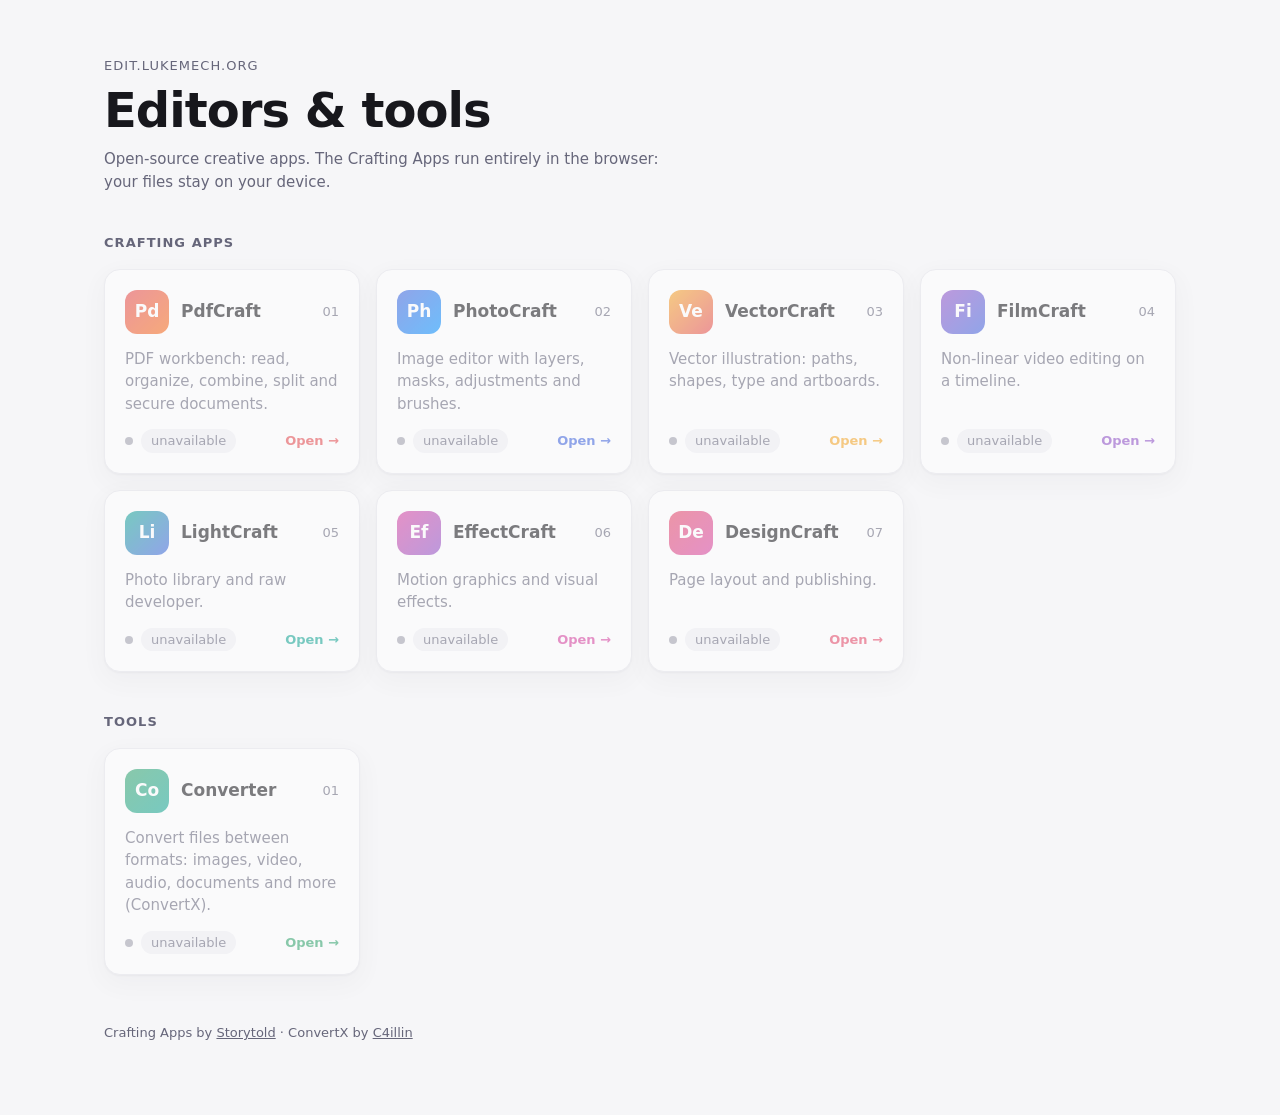
==== images/craft/hub/index.html @ 7dfc9ee4 "storytold: the Crafting Apps at edit.lukemech.org A pod with a hub (the page listing the apps, proxy" ====
<!doctype html>
<html lang="en">
<head>
  <meta charset="utf-8">
  <meta name="viewport" content="width=device-width, initial-scale=1">
  <title>edit.lukemech.org</title>
  <meta name="color-scheme" content="light dark">
  <link rel="icon" href="data:image/svg+xml,%3Csvg xmlns='http://www.w3.org/2000/svg' viewBox='0 0 32 32'%3E%3Crect width='32' height='32' rx='8' fill='%236d5dfc'/%3E%3Cpath d='M9 23l9-14 5 8-3 0 3 6z' fill='white'/%3E%3C/svg%3E">
  <style>
    :root {
      --bg: #f6f6f8; --surface: #ffffff; --text: #17171c; --muted: #66667a;
      --line: #e4e4ea; --chip: #efeff4; --ok: #1f9d55; --off: #a0a0ad;
      --shadow: 0 1px 2px rgba(20, 20, 40, .06), 0 8px 24px rgba(20, 20, 40, .06);
    }
    @media (prefers-color-scheme: dark) {
      :root {
        --bg: #111114; --surface: #1a1a1f; --text: #ececf1; --muted: #9b9bab;
        --line: #2a2a32; --chip: #24242b; --ok: #3fcf7f; --off: #5c5c68;
        --shadow: 0 1px 2px rgba(0, 0, 0, .4), 0 8px 24px rgba(0, 0, 0, .25);
      }
    }
    * { box-sizing: border-box; }
    html, body { margin: 0; }
    body {
      background: var(--bg); color: var(--text);
      font: 15px/1.5 system-ui, -apple-system, "Segoe UI", Roboto, sans-serif;
    }
    main { max-width: 1120px; margin: 0 auto; padding: 56px 24px 72px; }
    header { margin-bottom: 40px; }
    .eyebrow { color: var(--muted); font-size: 13px; letter-spacing: .08em; text-transform: uppercase; }
    h1 { font-size: clamp(32px, 5vw, 48px); line-height: 1.1; margin: 8px 0 12px; letter-spacing: -.02em; }
    header p { color: var(--muted); margin: 0; max-width: 60ch; }
    h2 {
      font-size: 13px; font-weight: 600; color: var(--muted); letter-spacing: .08em;
      text-transform: uppercase; margin: 40px 0 16px;
    }
    .grid { display: grid; grid-template-columns: repeat(auto-fill, minmax(250px, 1fr)); gap: 16px; }
    a.card {
      display: flex; flex-direction: column; gap: 14px; padding: 20px;
      background: var(--surface); border: 1px solid var(--line); border-radius: 16px;
      color: inherit; text-decoration: none; box-shadow: var(--shadow);
      transition: transform .15s ease, border-color .15s ease;
    }
    a.card:hover { transform: translateY(-2px); border-color: var(--accent); }
    a.card:focus-visible { outline: 2px solid var(--accent); outline-offset: 2px; }
    a.card.off { opacity: .55; }
    .top { display: flex; align-items: center; gap: 12px; }
    .icon {
      width: 44px; height: 44px; border-radius: 12px; flex: none;
      display: grid; place-items: center; color: #fff; font-weight: 700; font-size: 17px;
      background: linear-gradient(135deg, var(--accent), var(--accent2));
    }
    .name { font-weight: 650; font-size: 17px; }
    .num { margin-left: auto; color: var(--muted); font-size: 13px; font-variant-numeric: tabular-nums; }
    .desc { color: var(--muted); margin: 0; flex: 1; }
    .foot { display: flex; align-items: center; gap: 8px; font-size: 13px; }
    .chip { background: var(--chip); border-radius: 999px; padding: 2px 10px; color: var(--muted); }
    .dot { width: 8px; height: 8px; border-radius: 50%; background: var(--off); }
    .ok .dot { background: var(--ok); }
    .open { margin-left: auto; font-weight: 600; color: var(--accent); }
    footer { margin-top: 48px; color: var(--muted); font-size: 13px; }
    footer a { color: inherit; }
    @media (max-width: 480px) { main { padding: 32px 16px 48px; } }
  </style>
</head>
<body>
<main>
  <header>
    <div class="eyebrow">edit.lukemech.org</div>
    <h1>Editors &amp; tools</h1>
    <p>Open-source creative apps. The Crafting Apps run entirely in the browser: your files stay on your device.</p>
  </header>

  <h2>Crafting Apps</h2>
  <div class="grid" id="crafts"></div>

  <h2>Tools</h2>
  <div class="grid" id="tools"></div>

  <footer>
    Crafting Apps by <a href="https://github.com/storytold" rel="noopener">Storytold</a> &middot;
    ConvertX by <a href="https://github.com/C4illin/ConvertX" rel="noopener">C4illin</a>
  </footer>
</main>

<script>
  // path: where the app lives under this site. craft: a Storytold app (its
  // container serves craft.json with the version). The others are only
  // checked for an answer.
  const APPS = [
    { path: "pdf",    name: "PdfCraft",    desc: "PDF workbench: read, organize, combine, split and secure documents.", c: ["#e5484d", "#f76b15"], craft: true },
    { path: "photo",  name: "PhotoCraft",  desc: "Image editor with layers, masks, adjustments and brushes.",           c: ["#3e63dd", "#0090ff"], craft: true },
    { path: "vector", name: "VectorCraft", desc: "Vector illustration: paths, shapes, type and artboards.",              c: ["#f5a524", "#e5484d"], craft: true },
    { path: "film",   name: "FilmCraft",   desc: "Non-linear video editing on a timeline.",                              c: ["#8e4ec6", "#3e63dd"], craft: true },
    { path: "light",  name: "LightCraft",  desc: "Photo library and raw developer.",                                     c: ["#12a594", "#3e63dd"], craft: true },
    { path: "effect", name: "EffectCraft", desc: "Motion graphics and visual effects.",                                  c: ["#d6409f", "#8e4ec6"], craft: true },
    { path: "design", name: "DesignCraft", desc: "Page layout and publishing.",                                          c: ["#e54666", "#d6409f"], craft: true },
  ];
  const TOOLS = [
    { path: "converter", name: "Converter", desc: "Convert files between formats: images, video, audio, documents and more (ConvertX).", c: ["#30a46c", "#12a594"] },
  ];

  function card(app, i) {
    const a = document.createElement("a");
    a.className = "card";
    a.href = `./${app.path}/`;
    a.style.setProperty("--accent", app.c[0]);
    a.style.setProperty("--accent2", app.c[1]);
    a.innerHTML = `
      <div class="top">
        <div class="icon" aria-hidden="true"></div>
        <div class="name"></div>
        <div class="num">${String(i + 1).padStart(2, "0")}</div>
      </div>
      <p class="desc"></p>
      <div class="foot">
        <span class="dot" aria-hidden="true"></span>
        <span class="chip status">checking&hellip;</span>
        <span class="open">Open &rarr;</span>
      </div>`;
    a.querySelector(".icon").textContent = app.name.slice(0, app.name.endsWith("Craft") ? -5 : undefined).slice(0, 2);
    a.querySelector(".name").textContent = app.name;
    a.querySelector(".desc").textContent = app.desc;
    probe(app, a);
    return a;
  }

  async function probe(app, a) {
    const status = a.querySelector(".status");
    try {
      const url = app.craft ? `./${app.path}/craft.json` : `./${app.path}/`;
      const r = await fetch(url, { cache: "no-store" });
      if (!r.ok) throw new Error(r.status);
      status.textContent = app.craft ? `v${(await r.json()).version}` : "online";
      a.classList.add("ok");
    } catch {
      status.textContent = "unavailable";
      a.classList.add("off");
    }
  }

  document.getElementById("crafts").append(...APPS.map(card));
  document.getElementById("tools").append(...TOOLS.map(card));
</script>
</body>
</html>
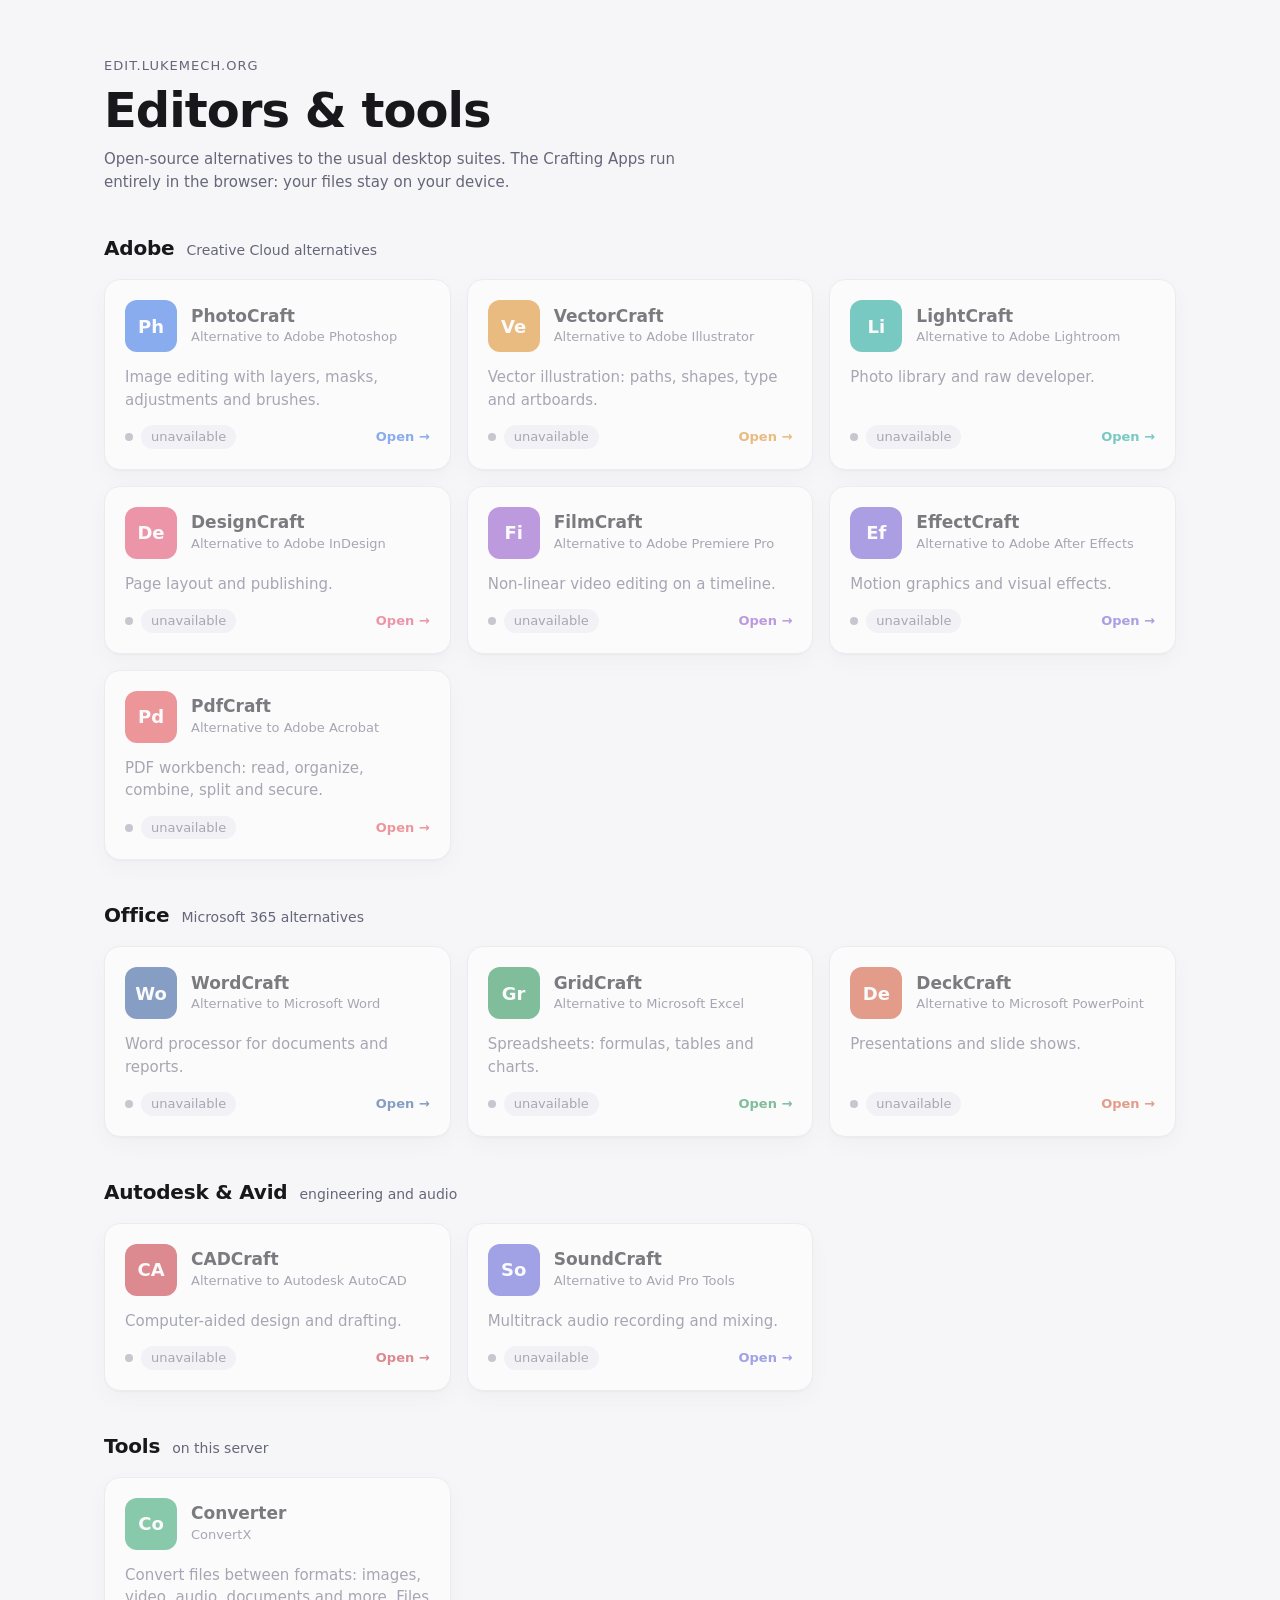
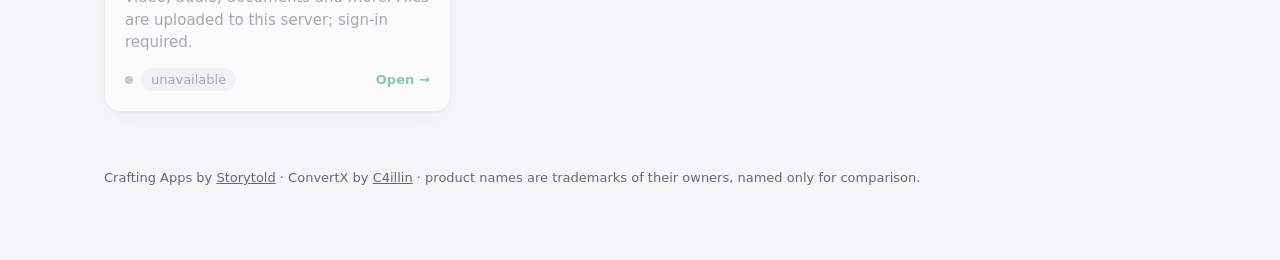
==== commit bb13f50b: "storytold: WordCraft, DeckCraft, GridCraft, CADCraft, SoundCraft; grouped hub Five more apps (word, " ====
--- a/images/craft/hub/index.html
+++ b/images/craft/hub/index.html
@@ -26,15 +26,14 @@
       font: 15px/1.5 system-ui, -apple-system, "Segoe UI", Roboto, sans-serif;
     }
     main { max-width: 1120px; margin: 0 auto; padding: 56px 24px 72px; }
-    header { margin-bottom: 40px; }
+    header { margin-bottom: 16px; }
     .eyebrow { color: var(--muted); font-size: 13px; letter-spacing: .08em; text-transform: uppercase; }
     h1 { font-size: clamp(32px, 5vw, 48px); line-height: 1.1; margin: 8px 0 12px; letter-spacing: -.02em; }
     header p { color: var(--muted); margin: 0; max-width: 60ch; }
-    h2 {
-      font-size: 13px; font-weight: 600; color: var(--muted); letter-spacing: .08em;
-      text-transform: uppercase; margin: 40px 0 16px;
-    }
-    .grid { display: grid; grid-template-columns: repeat(auto-fill, minmax(250px, 1fr)); gap: 16px; }
+    section { margin-top: 40px; }
+    h2 { display: flex; align-items: baseline; gap: 12px; margin: 0 0 16px; font-size: 20px; letter-spacing: -.01em; }
+    h2 small { color: var(--muted); font-size: 14px; font-weight: 400; letter-spacing: 0; }
+    .grid { display: grid; grid-template-columns: repeat(auto-fill, minmax(260px, 1fr)); gap: 16px; }
     a.card {
       display: flex; flex-direction: column; gap: 14px; padding: 20px;
       background: var(--surface); border: 1px solid var(--line); border-radius: 16px;
@@ -44,21 +43,22 @@
     a.card:hover { transform: translateY(-2px); border-color: var(--accent); }
     a.card:focus-visible { outline: 2px solid var(--accent); outline-offset: 2px; }
     a.card.off { opacity: .55; }
-    .top { display: flex; align-items: center; gap: 12px; }
+    .top { display: flex; align-items: center; gap: 14px; }
     .icon {
-      width: 44px; height: 44px; border-radius: 12px; flex: none;
-      display: grid; place-items: center; color: #fff; font-weight: 700; font-size: 17px;
-      background: linear-gradient(135deg, var(--accent), var(--accent2));
+      width: 52px; height: 52px; border-radius: 12px; flex: none; overflow: hidden;
+      display: grid; place-items: center; color: #fff; font-weight: 700; font-size: 18px;
+      background: var(--accent);
     }
-    .name { font-weight: 650; font-size: 17px; }
-    .num { margin-left: auto; color: var(--muted); font-size: 13px; font-variant-numeric: tabular-nums; }
+    .icon img { width: 100%; height: 100%; display: block; }
+    .name { font-weight: 650; font-size: 17px; line-height: 1.25; }
+    .alt { color: var(--muted); font-size: 13px; }
     .desc { color: var(--muted); margin: 0; flex: 1; }
     .foot { display: flex; align-items: center; gap: 8px; font-size: 13px; }
     .chip { background: var(--chip); border-radius: 999px; padding: 2px 10px; color: var(--muted); }
     .dot { width: 8px; height: 8px; border-radius: 50%; background: var(--off); }
     .ok .dot { background: var(--ok); }
     .open { margin-left: auto; font-weight: 600; color: var(--accent); }
-    footer { margin-top: 48px; color: var(--muted); font-size: 13px; }
+    footer { margin-top: 56px; color: var(--muted); font-size: 13px; }
     footer a { color: inherit; }
     @media (max-width: 480px) { main { padding: 32px 16px 48px; } }
   </style>
@@ -68,49 +68,53 @@
   <header>
     <div class="eyebrow">edit.lukemech.org</div>
     <h1>Editors &amp; tools</h1>
-    <p>Open-source creative apps. The Crafting Apps run entirely in the browser: your files stay on your device.</p>
+    <p>Open-source alternatives to the usual desktop suites. The Crafting Apps run entirely in the browser: your files stay on your device.</p>
   </header>
-
-  <h2>Crafting Apps</h2>
-  <div class="grid" id="crafts"></div>
-
-  <h2>Tools</h2>
-  <div class="grid" id="tools"></div>
-
+  <div id="groups"></div>
   <footer>
     Crafting Apps by <a href="https://github.com/storytold" rel="noopener">Storytold</a> &middot;
-    ConvertX by <a href="https://github.com/C4illin/ConvertX" rel="noopener">C4illin</a>
+    ConvertX by <a href="https://github.com/C4illin/ConvertX" rel="noopener">C4illin</a> &middot;
+    product names are trademarks of their owners, named only for comparison.
   </footer>
 </main>
 
 <script>
-  // path: where the app lives under this site. craft: a Storytold app (its
-  // container serves craft.json with the version). The others are only
-  // checked for an answer.
-  const APPS = [
-    { path: "pdf",    name: "PdfCraft",    desc: "PDF workbench: read, organize, combine, split and secure documents.", c: ["#e5484d", "#f76b15"], craft: true },
-    { path: "photo",  name: "PhotoCraft",  desc: "Image editor with layers, masks, adjustments and brushes.",           c: ["#3e63dd", "#0090ff"], craft: true },
-    { path: "vector", name: "VectorCraft", desc: "Vector illustration: paths, shapes, type and artboards.",              c: ["#f5a524", "#e5484d"], craft: true },
-    { path: "film",   name: "FilmCraft",   desc: "Non-linear video editing on a timeline.",                              c: ["#8e4ec6", "#3e63dd"], craft: true },
-    { path: "light",  name: "LightCraft",  desc: "Photo library and raw developer.",                                     c: ["#12a594", "#3e63dd"], craft: true },
-    { path: "effect", name: "EffectCraft", desc: "Motion graphics and visual effects.",                                  c: ["#d6409f", "#8e4ec6"], craft: true },
-    { path: "design", name: "DesignCraft", desc: "Page layout and publishing.",                                          c: ["#e54666", "#d6409f"], craft: true },
-  ];
-  const TOOLS = [
-    { path: "converter", name: "Converter", desc: "Convert files between formats: images, video, audio, documents and more (ConvertX).", c: ["#30a46c", "#12a594"] },
+  // path: where the app lives under this site. craft: a Storytold app -- its
+  // container serves craft.json (version) and icon.png (from the app's repo).
+  // The others are only checked for an answer.
+  const GROUPS = [
+    { title: "Adobe", note: "Creative Cloud alternatives", apps: [
+      { path: "photo",  name: "PhotoCraft",  alt: "Adobe Photoshop",   desc: "Image editing with layers, masks, adjustments and brushes.", c: "#2f6fe4", craft: true },
+      { path: "vector", name: "VectorCraft", alt: "Adobe Illustrator", desc: "Vector illustration: paths, shapes, type and artboards.",    c: "#e08a1e", craft: true },
+      { path: "light",  name: "LightCraft",  alt: "Adobe Lightroom",   desc: "Photo library and raw developer.",                           c: "#12a594", craft: true },
+      { path: "design", name: "DesignCraft", alt: "Adobe InDesign",    desc: "Page layout and publishing.",                                c: "#e54666", craft: true },
+      { path: "film",   name: "FilmCraft",   alt: "Adobe Premiere Pro", desc: "Non-linear video editing on a timeline.",                   c: "#8e4ec6", craft: true },
+      { path: "effect", name: "EffectCraft", alt: "Adobe After Effects", desc: "Motion graphics and visual effects.",                       c: "#6e56cf", craft: true },
+      { path: "pdf",    name: "PdfCraft",    alt: "Adobe Acrobat",     desc: "PDF workbench: read, organize, combine, split and secure.",  c: "#e5484d", craft: true },
+    ]},
+    { title: "Office", note: "Microsoft 365 alternatives", apps: [
+      { path: "word", name: "WordCraft", alt: "Microsoft Word",       desc: "Word processor for documents and reports.", c: "#2b5797", craft: true },
+      { path: "grid", name: "GridCraft", alt: "Microsoft Excel",      desc: "Spreadsheets: formulas, tables and charts.", c: "#1e8e4f", craft: true },
+      { path: "deck", name: "DeckCraft", alt: "Microsoft PowerPoint", desc: "Presentations and slide shows.",             c: "#d35230", craft: true },
+    ]},
+    { title: "Autodesk & Avid", note: "engineering and audio", apps: [
+      { path: "cad",   name: "CADCraft",   alt: "Autodesk AutoCAD", desc: "Computer-aided design and drafting.",      c: "#c7303a", craft: true },
+      { path: "sound", name: "SoundCraft", alt: "Avid Pro Tools",   desc: "Multitrack audio recording and mixing.", c: "#5b5bd6", craft: true },
+    ]},
+    { title: "Tools", note: "on this server", apps: [
+      { path: "converter", name: "Converter", alt: "ConvertX", desc: "Convert files between formats: images, video, audio, documents and more. Files are uploaded to this server; sign-in required.", c: "#30a46c" },
+    ]},
   ];
 
-  function card(app, i) {
+  function card(app) {
     const a = document.createElement("a");
     a.className = "card";
     a.href = `./${app.path}/`;
-    a.style.setProperty("--accent", app.c[0]);
-    a.style.setProperty("--accent2", app.c[1]);
+    a.style.setProperty("--accent", app.c);
     a.innerHTML = `
       <div class="top">
         <div class="icon" aria-hidden="true"></div>
-        <div class="name"></div>
-        <div class="num">${String(i + 1).padStart(2, "0")}</div>
+        <div><div class="name"></div><div class="alt"></div></div>
       </div>
       <p class="desc"></p>
       <div class="foot">
@@ -118,8 +122,16 @@
         <span class="chip status">checking&hellip;</span>
         <span class="open">Open &rarr;</span>
       </div>`;
-    a.querySelector(".icon").textContent = app.name.slice(0, app.name.endsWith("Craft") ? -5 : undefined).slice(0, 2);
+    const icon = a.querySelector(".icon");
+    icon.textContent = app.name.replace(/Craft$/, "").slice(0, 2);
+    if (app.craft) {
+      const img = new Image();
+      img.alt = "";
+      img.onload = () => icon.replaceChildren(img);
+      img.src = `./${app.path}/icon.png`;
+    }
     a.querySelector(".name").textContent = app.name;
+    a.querySelector(".alt").textContent = app.craft ? `Alternative to ${app.alt}` : app.alt;
     a.querySelector(".desc").textContent = app.desc;
     probe(app, a);
     return a;
@@ -139,8 +151,20 @@
     }
   }
 
-  document.getElementById("crafts").append(...APPS.map(card));
-  document.getElementById("tools").append(...TOOLS.map(card));
+  const root = document.getElementById("groups");
+  for (const g of GROUPS) {
+    const s = document.createElement("section");
+    const h = document.createElement("h2");
+    h.textContent = g.title;
+    const small = document.createElement("small");
+    small.textContent = g.note;
+    h.append(small);
+    const grid = document.createElement("div");
+    grid.className = "grid";
+    grid.append(...g.apps.map(card));
+    s.append(h, grid);
+    root.append(s);
+  }
 </script>
 </body>
 </html>
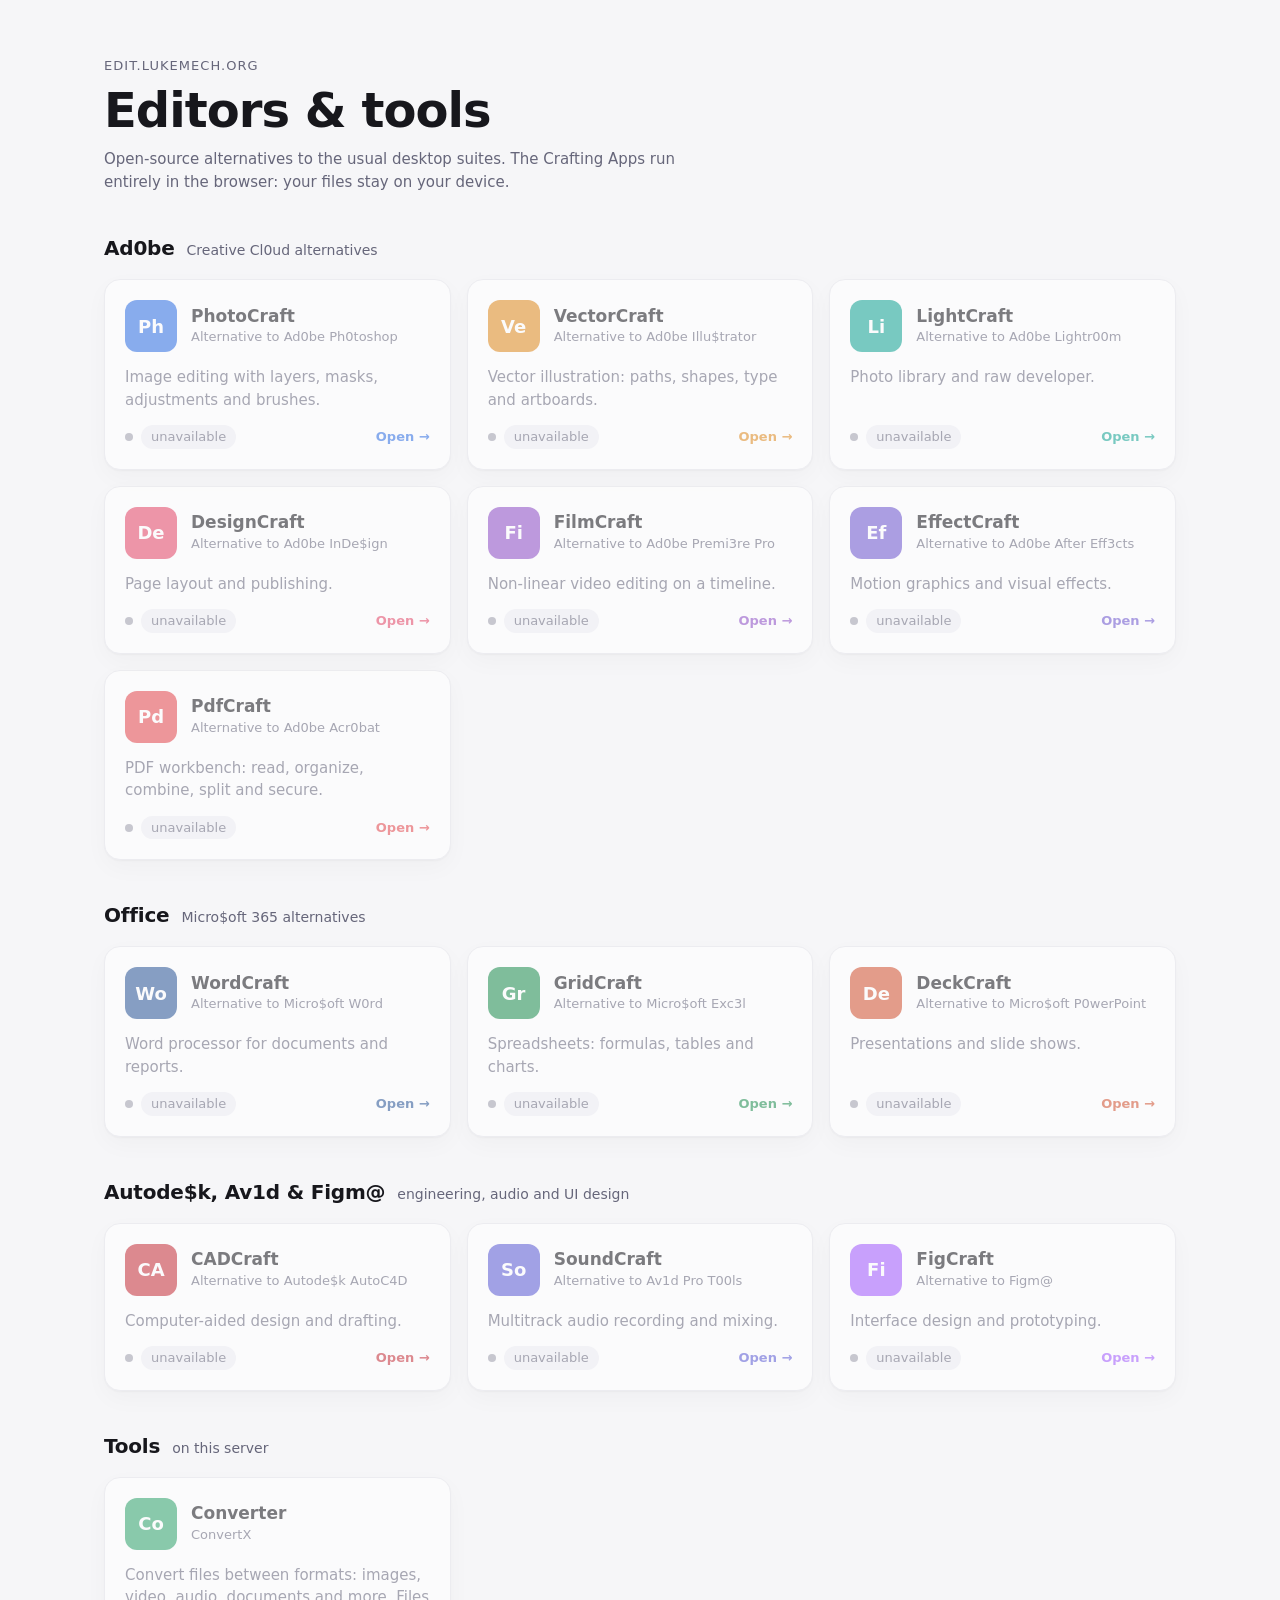
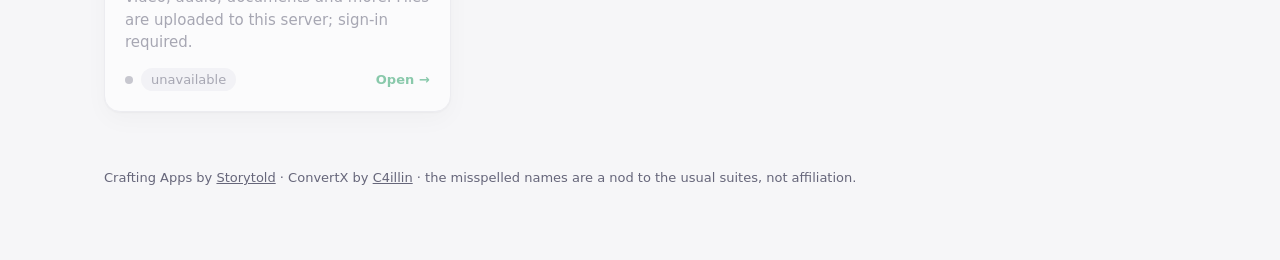
==== commit 79767c75: "storytold: FigCraft; hub names the suites by nickname Co-Authored-By: Claude Opus 5.5 <noreply@anthr" ====
--- a/images/craft/hub/index.html
+++ b/images/craft/hub/index.html
@@ -74,7 +74,7 @@
   <footer>
     Crafting Apps by <a href="https://github.com/storytold" rel="noopener">Storytold</a> &middot;
     ConvertX by <a href="https://github.com/C4illin/ConvertX" rel="noopener">C4illin</a> &middot;
-    product names are trademarks of their owners, named only for comparison.
+    the misspelled names are a nod to the usual suites, not affiliation.
   </footer>
 </main>
 
@@ -83,23 +83,24 @@
   // container serves craft.json (version) and icon.png (from the app's repo).
   // The others are only checked for an answer.
   const GROUPS = [
-    { title: "Adobe", note: "Creative Cloud alternatives", apps: [
-      { path: "photo",  name: "PhotoCraft",  alt: "Adobe Photoshop",   desc: "Image editing with layers, masks, adjustments and brushes.", c: "#2f6fe4", craft: true },
-      { path: "vector", name: "VectorCraft", alt: "Adobe Illustrator", desc: "Vector illustration: paths, shapes, type and artboards.",    c: "#e08a1e", craft: true },
-      { path: "light",  name: "LightCraft",  alt: "Adobe Lightroom",   desc: "Photo library and raw developer.",                           c: "#12a594", craft: true },
-      { path: "design", name: "DesignCraft", alt: "Adobe InDesign",    desc: "Page layout and publishing.",                                c: "#e54666", craft: true },
-      { path: "film",   name: "FilmCraft",   alt: "Adobe Premiere Pro", desc: "Non-linear video editing on a timeline.",                   c: "#8e4ec6", craft: true },
-      { path: "effect", name: "EffectCraft", alt: "Adobe After Effects", desc: "Motion graphics and visual effects.",                       c: "#6e56cf", craft: true },
-      { path: "pdf",    name: "PdfCraft",    alt: "Adobe Acrobat",     desc: "PDF workbench: read, organize, combine, split and secure.",  c: "#e5484d", craft: true },
+    { title: "Ad0be", note: "Creative Cl0ud alternatives", apps: [
+      { path: "photo",  name: "PhotoCraft",  alt: "Ad0be Ph0toshop",   desc: "Image editing with layers, masks, adjustments and brushes.", c: "#2f6fe4", craft: true },
+      { path: "vector", name: "VectorCraft", alt: "Ad0be Illu$trator", desc: "Vector illustration: paths, shapes, type and artboards.",    c: "#e08a1e", craft: true },
+      { path: "light",  name: "LightCraft",  alt: "Ad0be Lightr00m",   desc: "Photo library and raw developer.",                           c: "#12a594", craft: true },
+      { path: "design", name: "DesignCraft", alt: "Ad0be InDe$ign",    desc: "Page layout and publishing.",                                c: "#e54666", craft: true },
+      { path: "film",   name: "FilmCraft",   alt: "Ad0be Premi3re Pro", desc: "Non-linear video editing on a timeline.",                   c: "#8e4ec6", craft: true },
+      { path: "effect", name: "EffectCraft", alt: "Ad0be After Eff3cts", desc: "Motion graphics and visual effects.",                       c: "#6e56cf", craft: true },
+      { path: "pdf",    name: "PdfCraft",    alt: "Ad0be Acr0bat",     desc: "PDF workbench: read, organize, combine, split and secure.",  c: "#e5484d", craft: true },
     ]},
-    { title: "Office", note: "Microsoft 365 alternatives", apps: [
-      { path: "word", name: "WordCraft", alt: "Microsoft Word",       desc: "Word processor for documents and reports.", c: "#2b5797", craft: true },
-      { path: "grid", name: "GridCraft", alt: "Microsoft Excel",      desc: "Spreadsheets: formulas, tables and charts.", c: "#1e8e4f", craft: true },
-      { path: "deck", name: "DeckCraft", alt: "Microsoft PowerPoint", desc: "Presentations and slide shows.",             c: "#d35230", craft: true },
+    { title: "Office", note: "Micro$oft 365 alternatives", apps: [
+      { path: "word", name: "WordCraft", alt: "Micro$oft W0rd",       desc: "Word processor for documents and reports.", c: "#2b5797", craft: true },
+      { path: "grid", name: "GridCraft", alt: "Micro$oft Exc3l",      desc: "Spreadsheets: formulas, tables and charts.", c: "#1e8e4f", craft: true },
+      { path: "deck", name: "DeckCraft", alt: "Micro$oft P0werPoint", desc: "Presentations and slide shows.",             c: "#d35230", craft: true },
     ]},
-    { title: "Autodesk & Avid", note: "engineering and audio", apps: [
-      { path: "cad",   name: "CADCraft",   alt: "Autodesk AutoCAD", desc: "Computer-aided design and drafting.",      c: "#c7303a", craft: true },
-      { path: "sound", name: "SoundCraft", alt: "Avid Pro Tools",   desc: "Multitrack audio recording and mixing.", c: "#5b5bd6", craft: true },
+    { title: "Autode$k, Av1d & Figm@", note: "engineering, audio and UI design", apps: [
+      { path: "cad",   name: "CADCraft",   alt: "Autode$k AutoC4D", desc: "Computer-aided design and drafting.",      c: "#c7303a", craft: true },
+      { path: "sound", name: "SoundCraft", alt: "Av1d Pro T00ls",   desc: "Multitrack audio recording and mixing.", c: "#5b5bd6", craft: true },
+      { path: "fig",   name: "FigCraft",   alt: "Figm@",            desc: "Interface design and prototyping.",      c: "#a259ff", craft: true },
     ]},
     { title: "Tools", note: "on this server", apps: [
       { path: "converter", name: "Converter", alt: "ConvertX", desc: "Convert files between formats: images, video, audio, documents and more. Files are uploaded to this server; sign-in required.", c: "#30a46c" },
